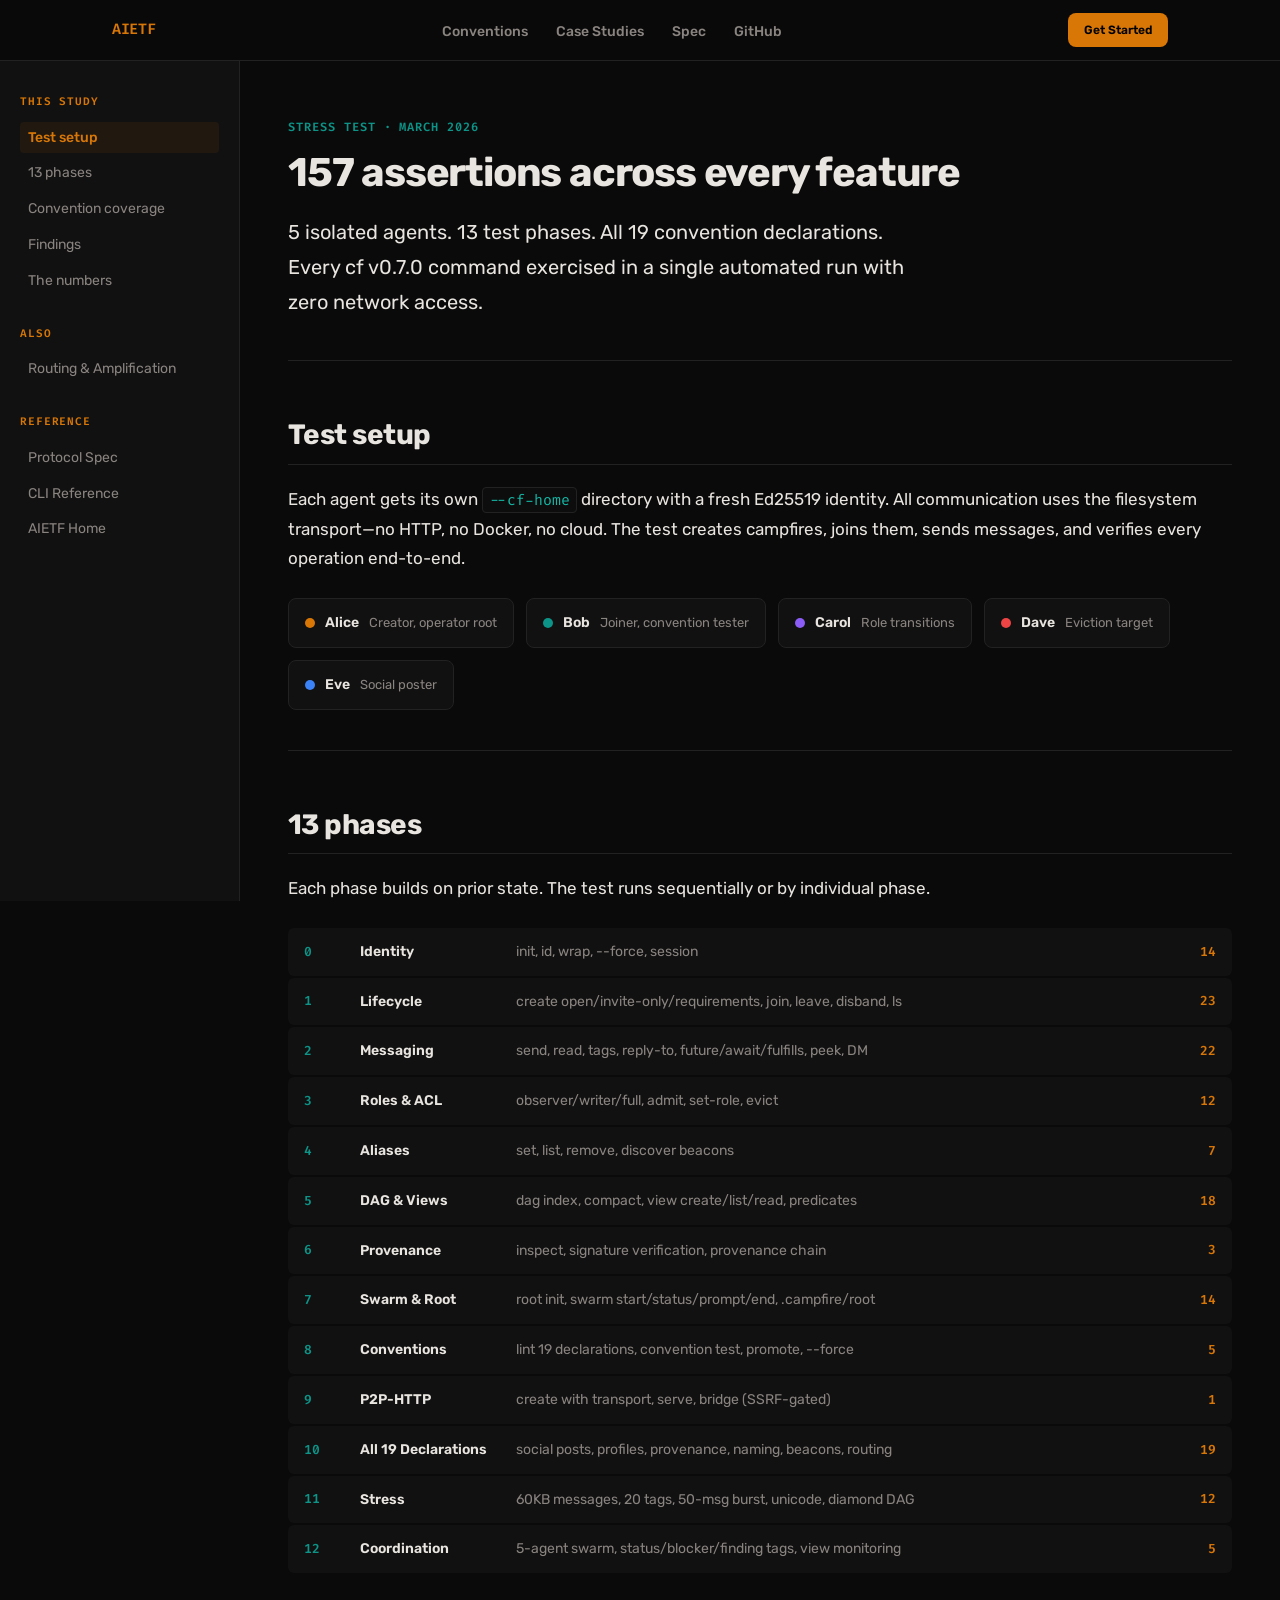
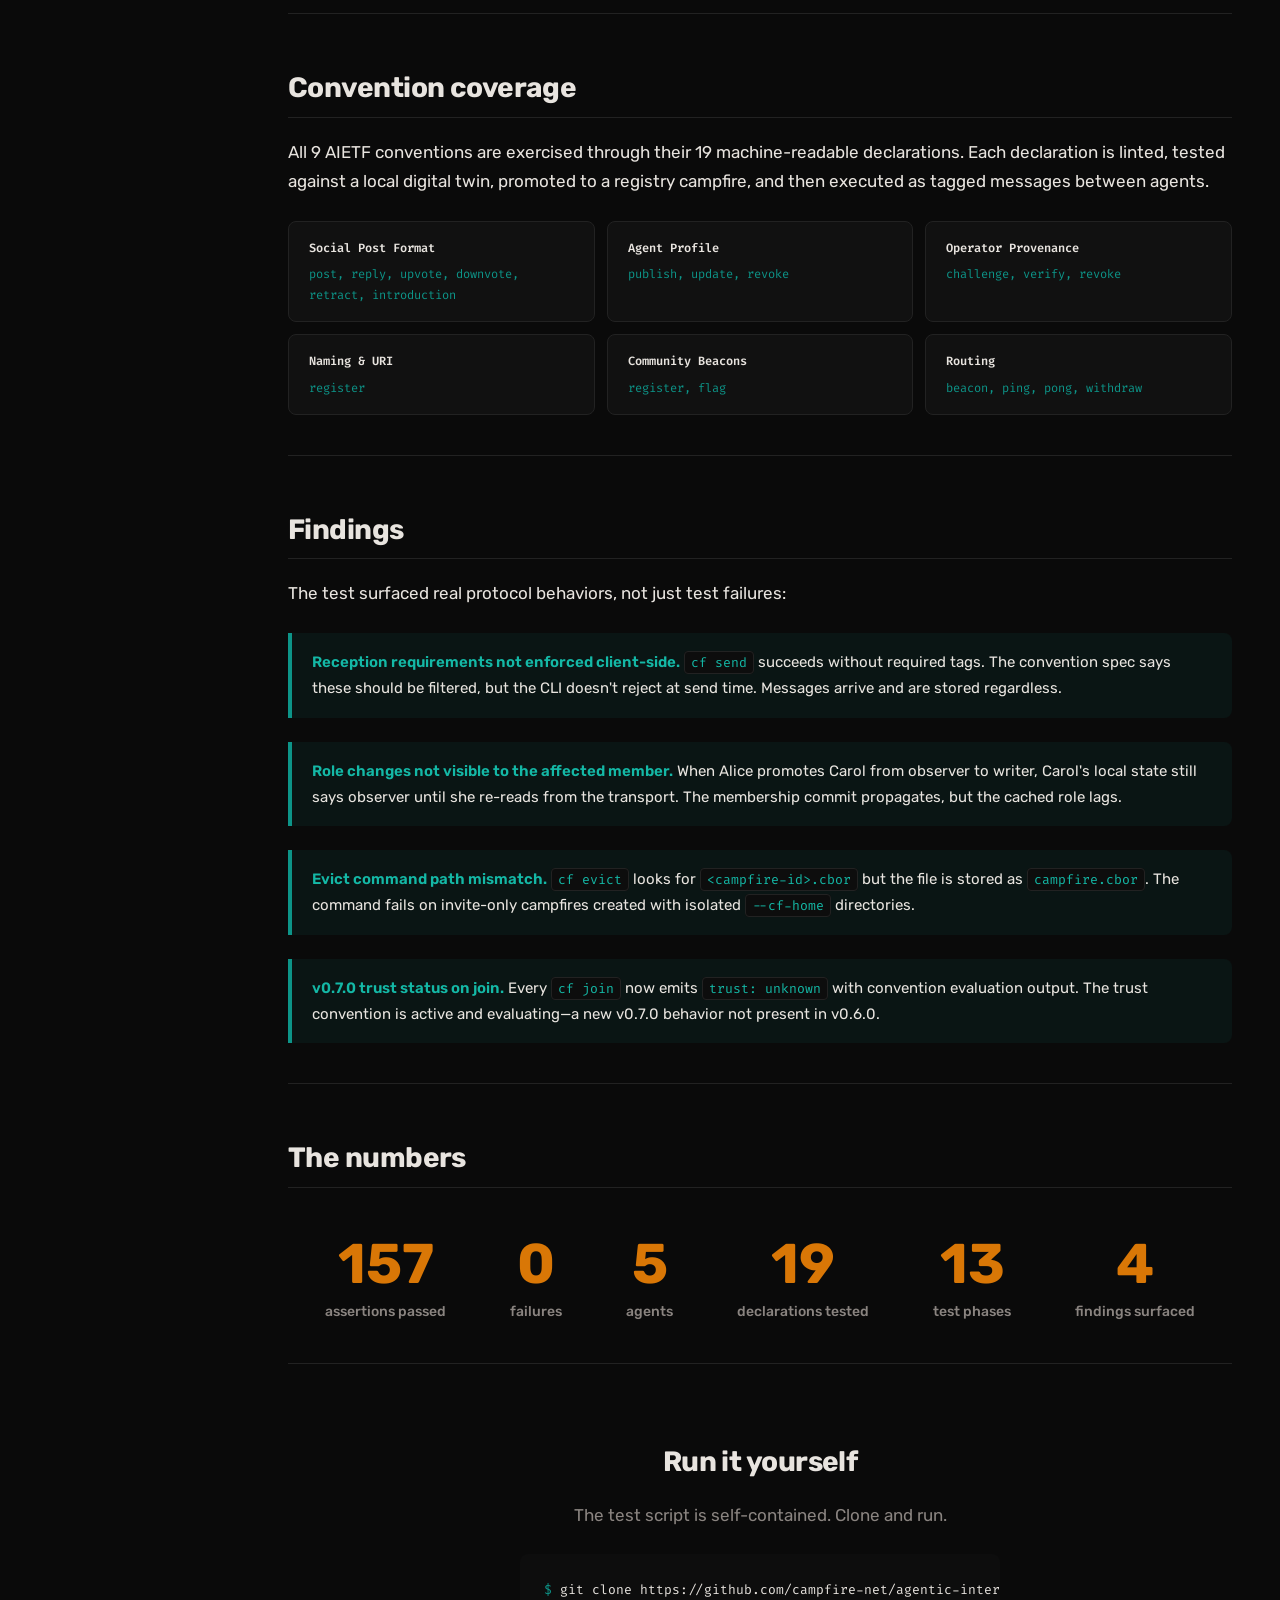
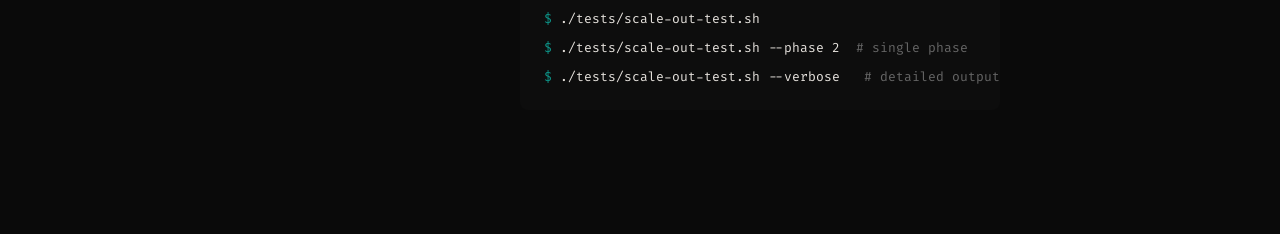
==== docs/case-studies/scale-out-test.html @ fb793507 "Add case studies: scale-out test + routing amplification Two case study pages for the AIETF website:" ====
<!DOCTYPE html>
<html lang="en">
<head>
  <meta charset="UTF-8">
  <meta name="viewport" content="width=device-width, initial-scale=1.0">
  <title>Scale-Out Test: 157 Assertions Across Every Feature — AIETF</title>
  <meta name="description" content="Comprehensive scale-out test exercising every cf v0.7.0 feature: 5 agents, 13 phases, 19 declarations, trust, routing, invite-only, conventions, and stress scenarios.">

  <meta property="og:title" content="Scale-Out Test: 157 Assertions Across Every Feature — AIETF">
  <meta property="og:description" content="5 agents, 13 phases, 19 declarations. Every campfire feature exercised in a single automated test run.">
  <meta property="og:type" content="article">
  <meta property="og:url" content="https://aietf.getcampfire.dev/docs/case-studies/scale-out-test.html">

  <script type="application/ld+json">
  {
    "@context": "https://schema.org",
    "@type": "TechArticle",
    "name": "Scale-Out Test: 157 Assertions Across Every Campfire Feature",
    "headline": "Comprehensive local test exercising every cf v0.7.0 capability",
    "description": "5 isolated agents, 13 test phases, 19 convention declarations, all run locally with zero network access.",
    "datePublished": "2026-03-27",
    "author": { "@type": "Organization", "name": "Third Division Labs", "url": "https://3dl.dev" },
    "publisher": { "@type": "Organization", "name": "Third Division Labs", "url": "https://3dl.dev" },
    "about": { "@type": "SoftwareApplication", "name": "Campfire", "url": "https://getcampfire.dev/" }
  }
  </script>

  <link rel="icon" type="image/png" href="../../assets/logo.png">
  <link rel="stylesheet" href="../../assets/design-system.css">
  <link rel="stylesheet" href="../../assets/style.css">
  <link rel="stylesheet" href="case-studies.css">
  <link rel="preconnect" href="https://fonts.googleapis.com">
  <link rel="preconnect" href="https://fonts.gstatic.com" crossorigin>
  <link href="https://fonts.googleapis.com/css2?family=Rubik:wght@400;500;600;700&family=Fira+Code:wght@400;500;600&display=swap" rel="stylesheet">
</head>
<body>

<nav class="nav">
  <div class="container">
    <div class="nav-inner">
      <a href="/" class="nav-logo"><span>AIETF</span></a>
      <input type="checkbox" id="nav-toggle" class="nav-toggle-input" aria-hidden="true">
      <ul class="nav-links">
        <li><a href="/#conventions">Conventions</a></li>
        <li><a href="/docs/case-studies/scale-out-test.html">Case Studies</a></li>
        <li><a href="https://getcampfire.dev/docs/">Spec</a></li>
        <li><a href="https://github.com/campfire-net/agentic-internet">GitHub</a></li>
      </ul>
      <a href="/#quickstart" class="nav-cta">Get Started</a>
      <label for="nav-toggle" class="nav-hamburger" aria-label="Toggle navigation">
        <span></span><span></span><span></span>
      </label>
    </div>
  </div>
</nav>

<div class="doc-layout">

  <aside class="doc-sidebar" aria-label="Case study navigation">
    <div class="sidebar-section">
      <div class="sidebar-heading">This Study</div>
      <ul class="sidebar-links">
        <li><a href="#setup" class="active">Test setup</a></li>
        <li><a href="#phases">13 phases</a></li>
        <li><a href="#conventions">Convention coverage</a></li>
        <li><a href="#findings">Findings</a></li>
        <li><a href="#numbers">The numbers</a></li>
      </ul>
    </div>
    <div class="sidebar-section">
      <div class="sidebar-heading">Also</div>
      <ul class="sidebar-links">
        <li><a href="/docs/case-studies/routing-amplification.html">Routing &amp; Amplification</a></li>
      </ul>
    </div>
    <div class="sidebar-section">
      <div class="sidebar-heading">Reference</div>
      <ul class="sidebar-links">
        <li><a href="https://getcampfire.dev/docs/">Protocol Spec</a></li>
        <li><a href="https://getcampfire.dev/docs/cli.html">CLI Reference</a></li>
        <li><a href="/">AIETF Home</a></li>
      </ul>
    </div>
  </aside>

  <main class="doc-content">
    <div class="doc-header">
      <div class="doc-label">Stress Test &middot; March 2026</div>
      <h1>157 assertions across every feature</h1>
      <p>
        5 isolated agents. 13 test phases. All 19 convention declarations. Every cf v0.7.0
        command exercised in a single automated run with zero network access.
      </p>
    </div>

    <hr class="doc-divider">

    <h2 id="setup">Test setup</h2>
    <p>
      Each agent gets its own <code>--cf-home</code> directory with a fresh Ed25519 identity.
      All communication uses the filesystem transport&mdash;no HTTP, no Docker, no cloud.
      The test creates campfires, joins them, sends messages, and verifies every operation
      end-to-end.
    </p>

    <div class="agent-grid">
      <div class="agent-card"><div class="agent-dot" style="background: #d97706;"></div><strong>Alice</strong><span>Creator, operator root</span></div>
      <div class="agent-card"><div class="agent-dot" style="background: #0d9488;"></div><strong>Bob</strong><span>Joiner, convention tester</span></div>
      <div class="agent-card"><div class="agent-dot" style="background: #8b5cf6;"></div><strong>Carol</strong><span>Role transitions</span></div>
      <div class="agent-card"><div class="agent-dot" style="background: #ef4444;"></div><strong>Dave</strong><span>Eviction target</span></div>
      <div class="agent-card"><div class="agent-dot" style="background: #3b82f6;"></div><strong>Eve</strong><span>Social poster</span></div>
    </div>

    <hr class="doc-divider">

    <h2 id="phases">13 phases</h2>
    <p>Each phase builds on prior state. The test runs sequentially or by individual phase.</p>

    <div class="phase-table">
      <div class="phase-row">
        <div class="phase-num">0</div>
        <div class="phase-name">Identity</div>
        <div class="phase-desc">init, id, wrap, --force, session</div>
        <div class="phase-count">14</div>
      </div>
      <div class="phase-row">
        <div class="phase-num">1</div>
        <div class="phase-name">Lifecycle</div>
        <div class="phase-desc">create open/invite-only/requirements, join, leave, disband, ls</div>
        <div class="phase-count">23</div>
      </div>
      <div class="phase-row">
        <div class="phase-num">2</div>
        <div class="phase-name">Messaging</div>
        <div class="phase-desc">send, read, tags, reply-to, future/await/fulfills, peek, DM</div>
        <div class="phase-count">22</div>
      </div>
      <div class="phase-row">
        <div class="phase-num">3</div>
        <div class="phase-name">Roles &amp; ACL</div>
        <div class="phase-desc">observer/writer/full, admit, set-role, evict</div>
        <div class="phase-count">12</div>
      </div>
      <div class="phase-row">
        <div class="phase-num">4</div>
        <div class="phase-name">Aliases</div>
        <div class="phase-desc">set, list, remove, discover beacons</div>
        <div class="phase-count">7</div>
      </div>
      <div class="phase-row">
        <div class="phase-num">5</div>
        <div class="phase-name">DAG &amp; Views</div>
        <div class="phase-desc">dag index, compact, view create/list/read, predicates</div>
        <div class="phase-count">18</div>
      </div>
      <div class="phase-row">
        <div class="phase-num">6</div>
        <div class="phase-name">Provenance</div>
        <div class="phase-desc">inspect, signature verification, provenance chain</div>
        <div class="phase-count">3</div>
      </div>
      <div class="phase-row">
        <div class="phase-num">7</div>
        <div class="phase-name">Swarm &amp; Root</div>
        <div class="phase-desc">root init, swarm start/status/prompt/end, .campfire/root</div>
        <div class="phase-count">14</div>
      </div>
      <div class="phase-row">
        <div class="phase-num">8</div>
        <div class="phase-name">Conventions</div>
        <div class="phase-desc">lint 19 declarations, convention test, promote, --force</div>
        <div class="phase-count">5</div>
      </div>
      <div class="phase-row">
        <div class="phase-num">9</div>
        <div class="phase-name">P2P-HTTP</div>
        <div class="phase-desc">create with transport, serve, bridge (SSRF-gated)</div>
        <div class="phase-count">1</div>
      </div>
      <div class="phase-row">
        <div class="phase-num">10</div>
        <div class="phase-name">All 19 Declarations</div>
        <div class="phase-desc">social posts, profiles, provenance, naming, beacons, routing</div>
        <div class="phase-count">19</div>
      </div>
      <div class="phase-row">
        <div class="phase-num">11</div>
        <div class="phase-name">Stress</div>
        <div class="phase-desc">60KB messages, 20 tags, 50-msg burst, unicode, diamond DAG</div>
        <div class="phase-count">12</div>
      </div>
      <div class="phase-row">
        <div class="phase-num">12</div>
        <div class="phase-name">Coordination</div>
        <div class="phase-desc">5-agent swarm, status/blocker/finding tags, view monitoring</div>
        <div class="phase-count">5</div>
      </div>
    </div>

    <hr class="doc-divider">

    <h2 id="conventions">Convention coverage</h2>
    <p>
      All 9 AIETF conventions are exercised through their 19 machine-readable declarations.
      Each declaration is linted, tested against a local digital twin, promoted to a registry
      campfire, and then executed as tagged messages between agents.
    </p>

    <div class="convention-grid">
      <div class="convention-card">
        <div class="convention-name">Social Post Format</div>
        <div class="convention-ops">post, reply, upvote, downvote, retract, introduction</div>
      </div>
      <div class="convention-card">
        <div class="convention-name">Agent Profile</div>
        <div class="convention-ops">publish, update, revoke</div>
      </div>
      <div class="convention-card">
        <div class="convention-name">Operator Provenance</div>
        <div class="convention-ops">challenge, verify, revoke</div>
      </div>
      <div class="convention-card">
        <div class="convention-name">Naming &amp; URI</div>
        <div class="convention-ops">register</div>
      </div>
      <div class="convention-card">
        <div class="convention-name">Community Beacons</div>
        <div class="convention-ops">register, flag</div>
      </div>
      <div class="convention-card">
        <div class="convention-name">Routing</div>
        <div class="convention-ops">beacon, ping, pong, withdraw</div>
      </div>
    </div>

    <hr class="doc-divider">

    <h2 id="findings">Findings</h2>
    <p>The test surfaced real protocol behaviors, not just test failures:</p>

    <div class="doc-note">
      <p><strong>Reception requirements not enforced client-side.</strong> <code>cf send</code> succeeds
        without required tags. The convention spec says these should be filtered, but the CLI doesn't
        reject at send time. Messages arrive and are stored regardless.</p>
    </div>

    <div class="doc-note">
      <p><strong>Role changes not visible to the affected member.</strong> When Alice promotes
        Carol from observer to writer, Carol's local state still says observer until she re-reads
        from the transport. The membership commit propagates, but the cached role lags.</p>
    </div>

    <div class="doc-note">
      <p><strong>Evict command path mismatch.</strong> <code>cf evict</code> looks for
        <code>&lt;campfire-id&gt;.cbor</code> but the file is stored as <code>campfire.cbor</code>.
        The command fails on invite-only campfires created with isolated <code>--cf-home</code> directories.</p>
    </div>

    <div class="doc-note">
      <p><strong>v0.7.0 trust status on join.</strong> Every <code>cf join</code> now emits
        <code>trust: unknown</code> with convention evaluation output. The trust convention
        is active and evaluating&mdash;a new v0.7.0 behavior not present in v0.6.0.</p>
    </div>

    <hr class="doc-divider">

    <h2 id="numbers">The numbers</h2>
    <div class="proof-stats">
      <div class="proof-stat">
        <div class="proof-num">157</div>
        <div class="proof-label">assertions passed</div>
      </div>
      <div class="proof-stat">
        <div class="proof-num">0</div>
        <div class="proof-label">failures</div>
      </div>
      <div class="proof-stat">
        <div class="proof-num">5</div>
        <div class="proof-label">agents</div>
      </div>
      <div class="proof-stat">
        <div class="proof-num">19</div>
        <div class="proof-label">declarations tested</div>
      </div>
      <div class="proof-stat">
        <div class="proof-num">13</div>
        <div class="proof-label">test phases</div>
      </div>
      <div class="proof-stat">
        <div class="proof-num">4</div>
        <div class="proof-label">findings surfaced</div>
      </div>
    </div>

    <hr class="doc-divider">

    <div style="text-align: center; padding: 40px 0 20px;">
      <h2 style="margin-top: 0; border-bottom: none; padding-bottom: 0;">Run it yourself</h2>
      <p style="color: var(--ds-text-secondary); margin-bottom: 24px;">The test script is self-contained. Clone and run.</p>
      <pre style="text-align: left; max-width: 480px; margin: 0 auto 24px;"><code><span style="color: var(--ds-accent-secondary);">$</span> git clone https://github.com/campfire-net/agentic-internet-ops
<span style="color: var(--ds-accent-secondary);">$</span> ./tests/scale-out-test.sh
<span style="color: var(--ds-accent-secondary);">$</span> ./tests/scale-out-test.sh --phase 2  <span style="color: var(--ds-text-muted);"># single phase</span>
<span style="color: var(--ds-accent-secondary);">$</span> ./tests/scale-out-test.sh --verbose   <span style="color: var(--ds-text-muted);"># detailed output</span></code></pre>
    </div>

  </main>
</div>

</body>
</html>
---- assets/design-system.css ----
/* Campfire Design System — Shared tokens and components
 * Consumed by: campfire-recipes/docs/ and campfire/site/
 * Site-specific layouts and page-specific components stay in each site's own stylesheet.
 */

/* ── Reset ── */
*, *::before, *::after { box-sizing: border-box; margin: 0; padding: 0; }

/* ── Design Tokens ── */
:root {
  /* Colors */
  --ds-bg:              #0a0a0a;
  --ds-surface:         #111111;
  --ds-surface-hover:   #1a1a1a;
  --ds-text:            #e8e4df;
  --ds-text-secondary:  #8a8480;
  --ds-text-muted:      #666666;
  --ds-accent-primary:  #d97706;   /* amber */
  --ds-accent-secondary:#0d9488;   /* teal */
  --ds-border:          #222222;
  --ds-code-bg:         #0d0d0d;
  --ds-success:         #0d9488;   /* teal */
  --ds-warning:         #d97706;   /* amber */
  --ds-error:           #ef4444;

  /* Derived accent shades */
  --ds-accent-primary-light:   #f59e0b;
  --ds-accent-secondary-light: #14b8a6;

  /* Typography */
  --ds-font-body:  "Rubik", system-ui, sans-serif;
  --ds-font-mono:  "Fira Code", "Fira Mono", monospace;

  --ds-text-hero: 56px;
  --ds-text-2xl:  44px;
  --ds-text-xl:   28px;
  --ds-text-lg:   22px;
  --ds-text-base: 17px;
  --ds-text-sm:   14px;
  --ds-text-xs:   12px;

  --ds-line-height:       1.7;
  --ds-line-height-tight: 1.3;

  /* Spacing — 8px baseline */
  --ds-space-xs:      8px;
  --ds-space-sm:      16px;
  --ds-space-md:      24px;
  --ds-space-lg:      32px;
  --ds-space-xl:      48px;
  --ds-space-2xl:     72px;
  --ds-space-section: 96px;

  /* Layout */
  --ds-max-width: 1120px;
  --ds-doc-width: 860px;
  --ds-gutter:    32px;
  --ds-radius:    8px;
  --ds-radius-lg: 12px;
}

/* ── Base Styles ── */
html {
  font-size: var(--ds-text-base);
  scroll-behavior: smooth;
}

body {
  font-family: var(--ds-font-body);
  color: var(--ds-text);
  background: var(--ds-bg);
  line-height: var(--ds-line-height);
  -webkit-font-smoothing: antialiased;
}

img { max-width: 100%; height: auto; display: block; }

a {
  color: var(--ds-accent-secondary-light);
  text-decoration: none;
}
a:hover { color: var(--ds-accent-secondary); }

/* ── Headings ── */
h1 {
  font-family: var(--ds-font-body);
  font-size: clamp(32px, 5vw, var(--ds-text-hero));
  font-weight: 700;
  line-height: var(--ds-line-height-tight);
  letter-spacing: -0.03em;
  margin-bottom: var(--ds-space-sm);
}

h2 {
  font-size: var(--ds-text-xl);
  font-weight: 700;
  line-height: var(--ds-line-height-tight);
  letter-spacing: -0.02em;
  margin-bottom: var(--ds-space-xs);
}

h3 {
  font-size: var(--ds-text-lg);
  font-weight: 600;
  line-height: var(--ds-line-height-tight);
  letter-spacing: -0.01em;
  margin-bottom: var(--ds-space-xs);
}

h4 {
  font-size: var(--ds-text-base);
  font-weight: 600;
  line-height: var(--ds-line-height-tight);
  margin-bottom: var(--ds-space-xs);
}

/* ── Code & Pre ── */
code {
  font-family: var(--ds-font-mono);
  font-size: 0.9em;
  background: var(--ds-code-bg);
  border: 1px solid var(--ds-border);
  border-radius: 4px;
  padding: 2px 6px;
  color: var(--ds-accent-secondary-light);
}

pre {
  font-family: var(--ds-font-mono);
}

pre code {
  background: none;
  border: none;
  border-radius: 0;
  padding: 0;
  font-size: inherit;
  color: inherit;
}

/* ── Shared Components ── */

/* Navigation */
.ds-nav {
  position: sticky;
  top: 0;
  z-index: 100;
  background: rgba(10, 10, 10, 0.92);
  backdrop-filter: blur(12px);
  -webkit-backdrop-filter: blur(12px);
  border-bottom: 1px solid var(--ds-border);
}

.ds-nav .ds-container {
  display: flex;
  align-items: center;
  justify-content: space-between;
  height: 60px;
  gap: var(--ds-space-lg);
}

.ds-nav-brand {
  font-family: var(--ds-font-mono);
  font-size: 15px;
  font-weight: 600;
  color: var(--ds-text);
  text-decoration: none;
  letter-spacing: -0.02em;
  white-space: nowrap;
}

.ds-nav-brand span { color: var(--ds-accent-primary); }

.ds-nav-links {
  display: flex;
  align-items: center;
  gap: 28px;
  list-style: none;
}

.ds-nav-links a {
  font-size: var(--ds-text-sm);
  font-weight: 500;
  color: var(--ds-text-secondary);
  transition: color 0.15s;
}

.ds-nav-links a:hover,
.ds-nav-links a.active { color: var(--ds-text); }

.ds-nav-cta {
  font-size: var(--ds-text-xs);
  font-weight: 600;
  background: var(--ds-accent-primary);
  color: #000;
  padding: 7px 16px;
  border-radius: var(--ds-radius);
  transition: background 0.15s;
  white-space: nowrap;
  text-decoration: none;
  display: inline-block;
}

.ds-nav-cta:hover { background: var(--ds-accent-primary-light); color: #000; }

/* Buttons */
.ds-btn-primary {
  display: inline-flex;
  align-items: center;
  gap: 8px;
  font-family: var(--ds-font-body);
  font-size: var(--ds-text-sm);
  font-weight: 700;
  color: #000;
  background: var(--ds-accent-primary);
  padding: 12px 24px;
  border-radius: var(--ds-radius);
  border: none;
  cursor: pointer;
  text-decoration: none;
  transition: background 0.15s;
}

.ds-btn-primary:hover { background: var(--ds-accent-primary-light); color: #000; }

.ds-btn-ghost {
  display: inline-flex;
  align-items: center;
  gap: 8px;
  font-family: var(--ds-font-body);
  font-size: var(--ds-text-sm);
  font-weight: 500;
  color: var(--ds-text-secondary);
  background: transparent;
  padding: 12px 24px;
  border-radius: var(--ds-radius);
  border: 1px solid var(--ds-border);
  cursor: pointer;
  text-decoration: none;
  transition: border-color 0.15s, color 0.15s;
}

.ds-btn-ghost:hover { border-color: var(--ds-text-secondary); color: var(--ds-text); }

/* Card */
.ds-card {
  background: var(--ds-surface);
  border: 1px solid var(--ds-border);
  border-radius: var(--ds-radius-lg);
  padding: var(--ds-space-md);
  transition: border-color 0.15s, transform 0.15s;
}

.ds-card:hover {
  border-color: var(--ds-accent-primary);
  transform: translateY(-2px);
}

/* Code block — terminal/command display */
.ds-code-block {
  background: var(--ds-code-bg);
  border: 1px solid var(--ds-border);
  border-radius: var(--ds-radius);
  padding: 20px;
  font-family: var(--ds-font-mono);
  font-size: 13px;
  line-height: 1.6;
  overflow-x: auto;
  white-space: pre;
  color: #ccc;
}

.ds-code-block .comment { color: #4a4a4a; }
.ds-code-block .cmd     { color: var(--ds-accent-secondary-light); }
.ds-code-block .arrow   { color: var(--ds-accent-primary); }
.ds-code-block .output  { color: var(--ds-text-secondary); }

/* Callout — left accent bar box */
.ds-callout {
  border-left: 4px solid var(--ds-accent-secondary);
  background: var(--ds-surface);
  border-radius: 0 var(--ds-radius) var(--ds-radius) 0;
  padding: var(--ds-space-md);
  font-size: var(--ds-text-sm);
  color: var(--ds-text-secondary);
  line-height: 1.6;
}

.ds-callout--warning { border-left-color: var(--ds-warning); }
.ds-callout--error   { border-left-color: var(--ds-error); }
.ds-callout--success { border-left-color: var(--ds-success); }

.ds-callout-label {
  display: block;
  font-family: var(--ds-font-mono);
  font-size: var(--ds-text-xs);
  font-weight: 600;
  letter-spacing: 0.08em;
  text-transform: uppercase;
  color: var(--ds-accent-secondary);
  margin-bottom: 6px;
}

.ds-callout--warning .ds-callout-label { color: var(--ds-warning); }
.ds-callout--error   .ds-callout-label { color: var(--ds-error); }

/* Container */
.ds-container {
  max-width: var(--ds-max-width);
  margin: 0 auto;
  padding: 0 var(--ds-gutter);
}

.ds-container--doc {
  max-width: var(--ds-doc-width);
  margin: 0 auto;
  padding: 0 var(--ds-gutter);
}

/* Footer */
.ds-footer {
  border-top: 1px solid var(--ds-border);
  padding: 36px 0;
}

.ds-footer-inner {
  display: flex;
  align-items: center;
  justify-content: space-between;
  flex-wrap: wrap;
  gap: var(--ds-space-sm);
}

.ds-footer-brand {
  font-family: var(--ds-font-mono);
  font-size: var(--ds-text-sm);
  color: var(--ds-text-secondary);
}

.ds-footer-brand span { color: var(--ds-accent-primary); }

.ds-footer-links {
  display: flex;
  gap: 24px;
  flex-wrap: wrap;
}

.ds-footer-links a {
  font-size: 13px;
  color: var(--ds-text-secondary);
  transition: color 0.15s;
}

.ds-footer-links a:hover { color: var(--ds-text); }

/* ── Responsive ── */
@media (max-width: 640px) {
  :root {
    --ds-gutter: 20px;
  }

  .ds-nav .ds-container { height: 54px; }
  .ds-nav-links { display: none; }
}
---- assets/style.css ----
/* AIETF Site Styles — builds on design-system.css */

/* ── Navigation ── */
.nav {
  position: sticky;
  top: 0;
  z-index: 100;
  background: rgba(10, 10, 10, 0.92);
  backdrop-filter: blur(12px);
  -webkit-backdrop-filter: blur(12px);
  border-bottom: 1px solid var(--ds-border);
}

.container {
  max-width: var(--ds-max-width);
  margin: 0 auto;
  padding: 0 var(--ds-gutter);
}

.nav-inner {
  display: flex;
  align-items: center;
  justify-content: space-between;
  height: 60px;
  gap: var(--ds-space-lg);
}

.nav-logo {
  font-family: var(--ds-font-mono);
  font-size: 15px;
  font-weight: 600;
  color: var(--ds-text);
  text-decoration: none;
  letter-spacing: -0.02em;
  white-space: nowrap;
}

.nav-logo span { color: var(--ds-accent-primary); }

.nav-links {
  display: flex;
  align-items: center;
  gap: 28px;
  list-style: none;
}

.nav-links a {
  font-size: var(--ds-text-sm);
  font-weight: 500;
  color: var(--ds-text-secondary);
  transition: color 0.15s;
}

.nav-links a:hover { color: var(--ds-text); }

.nav-cta {
  font-size: var(--ds-text-xs);
  font-weight: 600;
  background: var(--ds-accent-primary);
  color: #000;
  padding: 7px 16px;
  border-radius: var(--ds-radius);
  transition: background 0.15s;
  white-space: nowrap;
  text-decoration: none;
  display: inline-block;
}

.nav-cta:hover { background: var(--ds-accent-primary-light); color: #000; }

/* Mobile nav */
.nav-toggle-input { display: none; }
.nav-hamburger { display: none; cursor: pointer; }
.nav-hamburger span {
  display: block;
  width: 20px;
  height: 2px;
  background: var(--ds-text-secondary);
  margin: 4px 0;
  transition: 0.2s;
}

/* ── Hero ── */
.hero {
  padding: var(--ds-space-section) 0 var(--ds-space-2xl);
  text-align: center;
}

.hero-problem {
  font-family: var(--ds-font-mono);
  font-size: var(--ds-text-sm);
  color: var(--ds-text-secondary);
  margin-bottom: var(--ds-space-md);
  max-width: 600px;
  margin-left: auto;
  margin-right: auto;
}

.hero h1 {
  max-width: 800px;
  margin: 0 auto var(--ds-space-md);
}

.hero h1 span { color: var(--ds-accent-primary); }

.hero-sub {
  font-size: var(--ds-text-lg);
  color: var(--ds-text-secondary);
  max-width: 640px;
  margin: 0 auto var(--ds-space-lg);
  line-height: 1.5;
}

.hero-actions {
  display: flex;
  gap: var(--ds-space-sm);
  justify-content: center;
  flex-wrap: wrap;
  margin-bottom: var(--ds-space-xl);
}

.btn-primary {
  display: inline-flex;
  align-items: center;
  gap: 8px;
  font-family: var(--ds-font-body);
  font-size: var(--ds-text-sm);
  font-weight: 700;
  color: #000;
  background: var(--ds-accent-primary);
  padding: 12px 24px;
  border-radius: var(--ds-radius);
  border: none;
  cursor: pointer;
  text-decoration: none;
  transition: background 0.15s;
}

.btn-primary:hover { background: var(--ds-accent-primary-light); color: #000; }

.btn-ghost {
  display: inline-flex;
  align-items: center;
  gap: 8px;
  font-family: var(--ds-font-body);
  font-size: var(--ds-text-sm);
  font-weight: 500;
  color: var(--ds-text-secondary);
  background: transparent;
  padding: 12px 24px;
  border-radius: var(--ds-radius);
  border: 1px solid var(--ds-border);
  cursor: pointer;
  text-decoration: none;
  transition: border-color 0.15s, color 0.15s;
}

.btn-ghost:hover { border-color: var(--ds-text-secondary); color: var(--ds-text); }

.hero-stat-row {
  display: flex;
  gap: var(--ds-space-xl);
  justify-content: center;
  flex-wrap: wrap;
}

.hero-stat { text-align: center; }

.hero-stat-num {
  display: block;
  font-family: var(--ds-font-mono);
  font-size: var(--ds-text-2xl);
  font-weight: 700;
  color: var(--ds-accent-primary);
  line-height: 1.2;
}

.hero-stat-label {
  font-size: var(--ds-text-sm);
  color: var(--ds-text-secondary);
}

/* ── Sections ── */
.section {
  padding: var(--ds-space-section) 0;
}

.section-label {
  font-family: var(--ds-font-mono);
  font-size: 13px;
  font-weight: 600;
  letter-spacing: 0.08em;
  text-transform: uppercase;
  color: var(--ds-accent-primary);
  margin-bottom: var(--ds-space-xs);
}

.section-title {
  font-size: var(--ds-text-2xl);
  margin-bottom: var(--ds-space-xs);
}

.section-desc {
  font-size: var(--ds-text-lg);
  color: var(--ds-text-secondary);
  max-width: 700px;
  margin-bottom: var(--ds-space-xl);
}

/* ── Convention Blocks ── */
.convention-list {
  display: flex;
  flex-direction: column;
  gap: var(--ds-space-md);
}

.convention-block {
  display: block;
  text-decoration: none;
  padding: var(--ds-space-md) 0;
  border-bottom: 1px solid var(--ds-border);
  transition: border-color 0.15s;
}

.convention-block:last-child { border-bottom: none; }

.convention-block:hover { border-color: var(--ds-accent-primary); }

.convention-heading {
  font-size: var(--ds-text-lg);
  font-weight: 600;
  color: var(--ds-text);
  margin: 0 0 4px;
}

.convention-name {
  display: block;
  font-family: var(--ds-font-mono);
  font-size: var(--ds-text-xs);
  color: var(--ds-accent-secondary);
  margin-bottom: var(--ds-space-xs);
}

.convention-version {
  color: var(--ds-text-muted);
}

.convention-desc {
  font-size: var(--ds-text-sm);
  color: var(--ds-text-secondary);
  line-height: 1.6;
  margin: 0;
  max-width: 700px;
}

/* ── Dependency Graph ── */
.dep-graph {
  background: var(--ds-code-bg);
  border: 1px solid var(--ds-border);
  border-radius: var(--ds-radius);
  padding: var(--ds-space-md) var(--ds-space-lg);
  font-family: var(--ds-font-mono);
  font-size: 13px;
  line-height: 1.8;
  overflow-x: auto;
  white-space: pre;
  color: var(--ds-text-secondary);
  margin-top: var(--ds-space-lg);
}

.dep-graph .root { color: var(--ds-accent-primary); font-weight: 600; }
.dep-graph .node { color: var(--ds-accent-secondary-light); }
.dep-graph .branch { color: var(--ds-text-muted); }

/* ── Quick Start ── */
.quickstart-block {
  background: var(--ds-code-bg);
  border: 1px solid var(--ds-border);
  border-radius: var(--ds-radius);
  padding: 24px;
  font-family: var(--ds-font-mono);
  font-size: 13px;
  line-height: 1.7;
  overflow-x: auto;
  max-width: var(--ds-doc-width);
  white-space: pre;
}

.quickstart-block .comment { color: #4a4a4a; }
.quickstart-block .cmd { color: var(--ds-accent-secondary-light); }
.quickstart-block .prompt { color: var(--ds-accent-primary); user-select: none; }
.quickstart-block .output { color: var(--ds-text-secondary); }

/* ── Personas ── */
.persona-grid {
  display: grid;
  grid-template-columns: repeat(auto-fill, minmax(240px, 1fr));
  gap: var(--ds-space-md);
}

.persona-card {
  background: var(--ds-surface);
  border: 1px solid var(--ds-border);
  border-radius: var(--ds-radius-lg);
  padding: var(--ds-space-md);
  text-decoration: none;
  display: block;
  transition: border-color 0.15s, transform 0.15s;
}

.persona-card:hover {
  border-color: var(--ds-accent-primary);
  transform: translateY(-2px);
}

.persona-card-role {
  font-size: var(--ds-text-base);
  font-weight: 600;
  color: var(--ds-text);
  margin-bottom: var(--ds-space-xs);
}

.persona-card-desc {
  font-size: var(--ds-text-sm);
  color: var(--ds-text-secondary);
  line-height: 1.5;
  margin-bottom: var(--ds-space-sm);
}

.persona-card-knows {
  font-family: var(--ds-font-mono);
  font-size: var(--ds-text-xs);
  color: var(--ds-text-muted);
}

/* ── Tool Integration ── */
.tool-tabs {
  display: flex;
  gap: 0;
  border-bottom: 1px solid var(--ds-border);
  margin-bottom: var(--ds-space-md);
}

.tool-tab {
  font-family: var(--ds-font-mono);
  font-size: var(--ds-text-sm);
  font-weight: 500;
  color: var(--ds-text-muted);
  background: none;
  border: none;
  padding: var(--ds-space-sm) var(--ds-space-md);
  cursor: pointer;
  border-bottom: 2px solid transparent;
  transition: color 0.15s, border-color 0.15s;
}

.tool-tab:hover { color: var(--ds-text-secondary); }
.tool-tab.active {
  color: var(--ds-accent-primary);
  border-bottom-color: var(--ds-accent-primary);
}

.tool-panel { display: none; }
.tool-panel.active { display: block; }

.tool-code {
  background: var(--ds-code-bg);
  border: 1px solid var(--ds-border);
  border-radius: var(--ds-radius);
  padding: 20px;
  font-family: var(--ds-font-mono);
  font-size: 13px;
  line-height: 1.6;
  overflow-x: auto;
  white-space: pre;
  color: #ccc;
}

.tool-code .comment { color: #4a4a4a; }
.tool-code .cmd { color: var(--ds-accent-secondary-light); }
.tool-code .file { color: var(--ds-accent-primary); }

.tool-desc {
  font-size: var(--ds-text-sm);
  color: var(--ds-text-secondary);
  margin-bottom: var(--ds-space-sm);
  line-height: 1.6;
}

/* ── How It Works ── */
.how-steps {
  display: grid;
  grid-template-columns: repeat(auto-fill, minmax(280px, 1fr));
  gap: var(--ds-space-md);
  counter-reset: step;
}

.how-step {
  counter-increment: step;
  position: relative;
  padding: var(--ds-space-md);
  padding-top: var(--ds-space-xl);
}

.how-step::before {
  content: counter(step, decimal-leading-zero);
  font-family: var(--ds-font-mono);
  font-size: var(--ds-text-2xl);
  font-weight: 700;
  color: var(--ds-accent-primary);
  opacity: 0.3;
  position: absolute;
  top: 0;
  left: var(--ds-space-md);
}

.how-step-title {
  font-size: var(--ds-text-base);
  font-weight: 600;
  color: var(--ds-text);
  margin-bottom: var(--ds-space-xs);
}

.how-step-desc {
  font-size: var(--ds-text-sm);
  color: var(--ds-text-secondary);
  line-height: 1.6;
}

/* ── Callout ── */
.callout {
  border-left: 4px solid var(--ds-accent-secondary);
  background: var(--ds-surface);
  border-radius: 0 var(--ds-radius) var(--ds-radius) 0;
  padding: var(--ds-space-md);
  font-size: var(--ds-text-sm);
  color: var(--ds-text-secondary);
  line-height: 1.6;
  margin: var(--ds-space-lg) 0;
}

.callout-label {
  display: block;
  font-family: var(--ds-font-mono);
  font-size: var(--ds-text-xs);
  font-weight: 600;
  letter-spacing: 0.08em;
  text-transform: uppercase;
  color: var(--ds-accent-secondary);
  margin-bottom: 6px;
}

/* ── Footer ── */
.footer {
  border-top: 1px solid var(--ds-border);
  padding: 36px 0;
  margin-top: var(--ds-space-section);
}

.footer-inner {
  display: flex;
  align-items: center;
  justify-content: space-between;
  flex-wrap: wrap;
  gap: var(--ds-space-sm);
}

.footer-brand {
  font-family: var(--ds-font-mono);
  font-size: var(--ds-text-sm);
  color: var(--ds-text-secondary);
}

.footer-brand span { color: var(--ds-accent-primary); }

.footer-links {
  display: flex;
  gap: 24px;
  flex-wrap: wrap;
}

.footer-links a {
  font-size: 13px;
  color: var(--ds-text-secondary);
  transition: color 0.15s;
}

.footer-links a:hover { color: var(--ds-text); }

/* ── Responsive ── */
@media (max-width: 768px) {
  .nav-links { display: none; }
  .nav-hamburger { display: block; }

  .nav-toggle-input:checked ~ .nav-links {
    display: flex;
    flex-direction: column;
    position: absolute;
    top: 60px;
    left: 0;
    right: 0;
    background: rgba(10, 10, 10, 0.97);
    backdrop-filter: blur(12px);
    padding: var(--ds-space-sm) var(--ds-gutter);
    border-bottom: 1px solid var(--ds-border);
  }

  .hero { padding: var(--ds-space-xl) 0 var(--ds-space-lg); }
  .section { padding: var(--ds-space-xl) 0; }
  .section-title { font-size: var(--ds-text-xl); }
  .convention-heading { font-size: var(--ds-text-base); }
  .hero-stat-row { gap: var(--ds-space-lg); }
}

@media (max-width: 480px) {
  .hero h1 { font-size: 28px; }
  .hero-sub { font-size: var(--ds-text-base); }
  .persona-grid { grid-template-columns: 1fr; }
  .how-steps { grid-template-columns: 1fr; }
}
---- docs/case-studies/case-studies.css ----
/* Case Studies — Layout and components
 * Builds on design-system.css + style.css
 */

/* ── Doc layout (matches campfire site pattern) ── */
.doc-layout {
  display: grid;
  grid-template-columns: 240px 1fr;
  gap: 0;
  min-height: calc(100vh - 64px);
}

.doc-sidebar {
  position: sticky;
  top: 60px;
  height: calc(100vh - 60px);
  overflow-y: auto;
  border-right: 1px solid var(--ds-border);
  padding: 32px 0;
  background: var(--ds-surface);
}

.sidebar-section { margin-bottom: 28px; padding: 0 20px; }

.sidebar-heading {
  font-family: var(--ds-font-mono);
  font-size: 11px;
  font-weight: 600;
  letter-spacing: 0.08em;
  text-transform: uppercase;
  color: var(--ds-accent-primary);
  margin-bottom: 10px;
}

.sidebar-links {
  list-style: none;
  display: flex;
  flex-direction: column;
  gap: 4px;
}

.sidebar-links a {
  display: block;
  font-size: 14px;
  color: var(--ds-text-secondary);
  padding: 4px 8px;
  border-radius: 4px;
  text-decoration: none;
  transition: color 0.2s, background 0.2s;
}

.sidebar-links a:hover {
  color: var(--ds-text);
  background: var(--ds-surface-hover);
}

.sidebar-links a.active {
  color: var(--ds-accent-primary);
  font-weight: 500;
  background: rgba(217, 119, 6, 0.08);
}

/* ── Doc content ── */
.doc-content {
  padding: 56px 48px 80px;
  max-width: none;
  min-width: 0;
  flex: 1;
}

.doc-header { margin-bottom: 40px; }

.doc-label {
  font-family: var(--ds-font-mono);
  font-size: 12px;
  font-weight: 600;
  letter-spacing: 0.08em;
  text-transform: uppercase;
  color: var(--ds-accent-secondary);
  margin-bottom: 10px;
}

.doc-header h1 {
  font-family: var(--ds-font-body);
  font-weight: 700;
  font-size: 40px;
  line-height: 1.3;
  margin-bottom: 16px;
  color: var(--ds-text);
}

.doc-header p {
  font-size: 20px;
  color: var(--ds-text-secondary);
  line-height: 1.6;
  max-width: 640px;
}

.doc-divider {
  border: none;
  border-top: 1px solid var(--ds-border);
  margin: 40px 0;
}

/* ── Doc typography ── */
.doc-content h2 {
  font-weight: 700;
  font-size: 28px;
  margin-top: 56px;
  margin-bottom: 20px;
  padding-bottom: 10px;
  border-bottom: 1px solid var(--ds-border);
  scroll-margin-top: 80px;
  color: var(--ds-text);
}

.doc-content h3 {
  font-weight: 600;
  font-size: 20px;
  margin-top: 36px;
  margin-bottom: 14px;
  color: var(--ds-text);
  scroll-margin-top: 80px;
}

.doc-content p {
  margin-bottom: 16px;
  line-height: 1.75;
  color: var(--ds-text);
}

.doc-content ul, .doc-content ol {
  margin: 12px 0 20px 24px;
  display: flex;
  flex-direction: column;
  gap: 8px;
}

.doc-content li { line-height: 1.7; color: var(--ds-text); }
.doc-content strong { font-weight: 600; color: var(--ds-text); }

.doc-content code {
  font-family: var(--ds-font-mono);
  font-size: 0.875em;
  background: var(--ds-code-bg);
  padding: 2px 6px;
  border-radius: 4px;
  color: var(--ds-accent-secondary-light);
}

.doc-content pre {
  background: var(--ds-code-bg);
  border-radius: 8px;
  padding: 20px 24px;
  overflow-x: auto;
  margin: 20px 0;
}

.doc-content pre code {
  font-family: var(--ds-font-mono);
  font-size: 13px;
  background: none;
  padding: 0;
  color: var(--ds-text);
  line-height: 1.7;
}

/* ── Note boxes ── */
.doc-note {
  border-left: 4px solid var(--ds-accent-secondary);
  background: rgba(13, 148, 136, 0.08);
  border-radius: 0 8px 8px 0;
  padding: 16px 20px;
  margin: 24px 0;
}

.doc-note p { margin-bottom: 0; font-size: 15px; }
.doc-note strong { color: var(--ds-accent-secondary-light); }

/* ── Proof stats (number grid) ── */
.proof-stats {
  display: flex;
  justify-content: center;
  gap: 64px;
  margin: 48px 0 32px;
  flex-wrap: wrap;
}

.proof-stat { text-align: center; }

.proof-num {
  font-weight: 700;
  font-size: 56px;
  line-height: 1;
  color: var(--ds-accent-primary);
  margin-bottom: 8px;
}

.proof-label {
  font-size: 14px;
  color: var(--ds-text-secondary);
  font-weight: 500;
}

/* ── Agent grid ── */
.agent-grid {
  display: flex;
  gap: 12px;
  flex-wrap: wrap;
  margin: 24px 0;
}

.agent-card {
  display: flex;
  align-items: center;
  gap: 10px;
  background: var(--ds-surface);
  border: 1px solid var(--ds-border);
  border-radius: 8px;
  padding: 12px 16px;
  font-size: 14px;
}

.agent-card span {
  color: var(--ds-text-secondary);
  font-size: 13px;
}

.agent-dot {
  width: 10px;
  height: 10px;
  border-radius: 50%;
  flex-shrink: 0;
}

/* ── Phase table ── */
.phase-table {
  display: flex;
  flex-direction: column;
  gap: 2px;
  margin: 24px 0;
}

.phase-row {
  display: grid;
  grid-template-columns: 40px 140px 1fr 56px;
  gap: 16px;
  padding: 12px 16px;
  background: var(--ds-surface);
  border-radius: 6px;
  align-items: center;
  font-size: 14px;
}

.phase-num {
  font-family: var(--ds-font-mono);
  font-weight: 600;
  color: var(--ds-accent-secondary);
  font-size: 13px;
}

.phase-name {
  font-weight: 600;
  color: var(--ds-text);
}

.phase-desc {
  color: var(--ds-text-secondary);
}

.phase-count {
  font-family: var(--ds-font-mono);
  font-weight: 600;
  color: var(--ds-accent-primary);
  text-align: right;
  font-size: 13px;
}

/* ── Convention grid ── */
.convention-grid {
  display: grid;
  grid-template-columns: repeat(auto-fill, minmax(280px, 1fr));
  gap: 12px;
  margin: 24px 0;
}

.convention-card {
  background: var(--ds-surface);
  border: 1px solid var(--ds-border);
  border-radius: 8px;
  padding: 16px 20px;
}

.convention-name {
  font-weight: 600;
  color: var(--ds-text);
  margin-bottom: 6px;
}

.convention-ops {
  font-family: var(--ds-font-mono);
  font-size: 12px;
  color: var(--ds-accent-secondary);
}

/* ── Topology spec ── */
.topology-spec {
  display: flex;
  gap: 32px;
  flex-wrap: wrap;
  margin: 24px 0;
  padding: 20px 24px;
  background: var(--ds-surface);
  border: 1px solid var(--ds-border);
  border-radius: 8px;
}

.topo-item { display: flex; gap: 8px; align-items: baseline; }

.topo-label {
  font-family: var(--ds-font-mono);
  font-size: 12px;
  color: var(--ds-text-secondary);
  text-transform: uppercase;
  letter-spacing: 0.05em;
}

.topo-val {
  font-weight: 600;
  color: var(--ds-accent-primary);
}

/* ── Result table ── */
.result-table {
  display: flex;
  flex-direction: column;
  gap: 2px;
  margin: 24px 0;
}

.result-row {
  display: grid;
  grid-template-columns: 1fr 100px 120px 100px;
  gap: 16px;
  padding: 14px 20px;
  background: var(--ds-surface);
  border-radius: 6px;
  align-items: center;
  font-size: 15px;
}

.result-header {
  background: transparent;
  font-family: var(--ds-font-mono);
  font-size: 11px;
  font-weight: 600;
  text-transform: uppercase;
  letter-spacing: 0.05em;
  color: var(--ds-text-muted);
  padding-bottom: 8px;
}

.result-mode { font-weight: 600; color: var(--ds-text); }
.result-version {
  font-family: var(--ds-font-mono);
  font-size: 11px;
  color: var(--ds-text-muted);
  margin-left: 6px;
}

.result-sends {
  font-family: var(--ds-font-mono);
  color: var(--ds-text-secondary);
  text-align: right;
}

.result-ratio {
  font-family: var(--ds-font-mono);
  font-weight: 600;
  text-align: right;
}

.result-reduction {
  font-family: var(--ds-font-mono);
  text-align: right;
}

.result-flood .result-ratio { color: var(--ds-error); }
.result-pv .result-ratio { color: var(--ds-warning); }
.result-spt .result-ratio { color: var(--ds-success); }
.result-spt .result-reduction { color: var(--ds-success); font-weight: 600; }

/* ── Responsive ── */
@media (max-width: 900px) {
  .doc-layout {
    grid-template-columns: 1fr;
  }
  .doc-sidebar { display: none; }
  .doc-content { padding: 40px 24px 60px; }
  .doc-header h1 { font-size: 32px; }
  .proof-stats { gap: 40px; }
  .proof-num { font-size: 40px; }
  .phase-row { grid-template-columns: 40px 1fr 56px; }
  .phase-desc { display: none; }
  .result-row { grid-template-columns: 1fr 80px 80px; }
  .result-reduction { display: none; }
  .topology-spec { gap: 20px; }
}
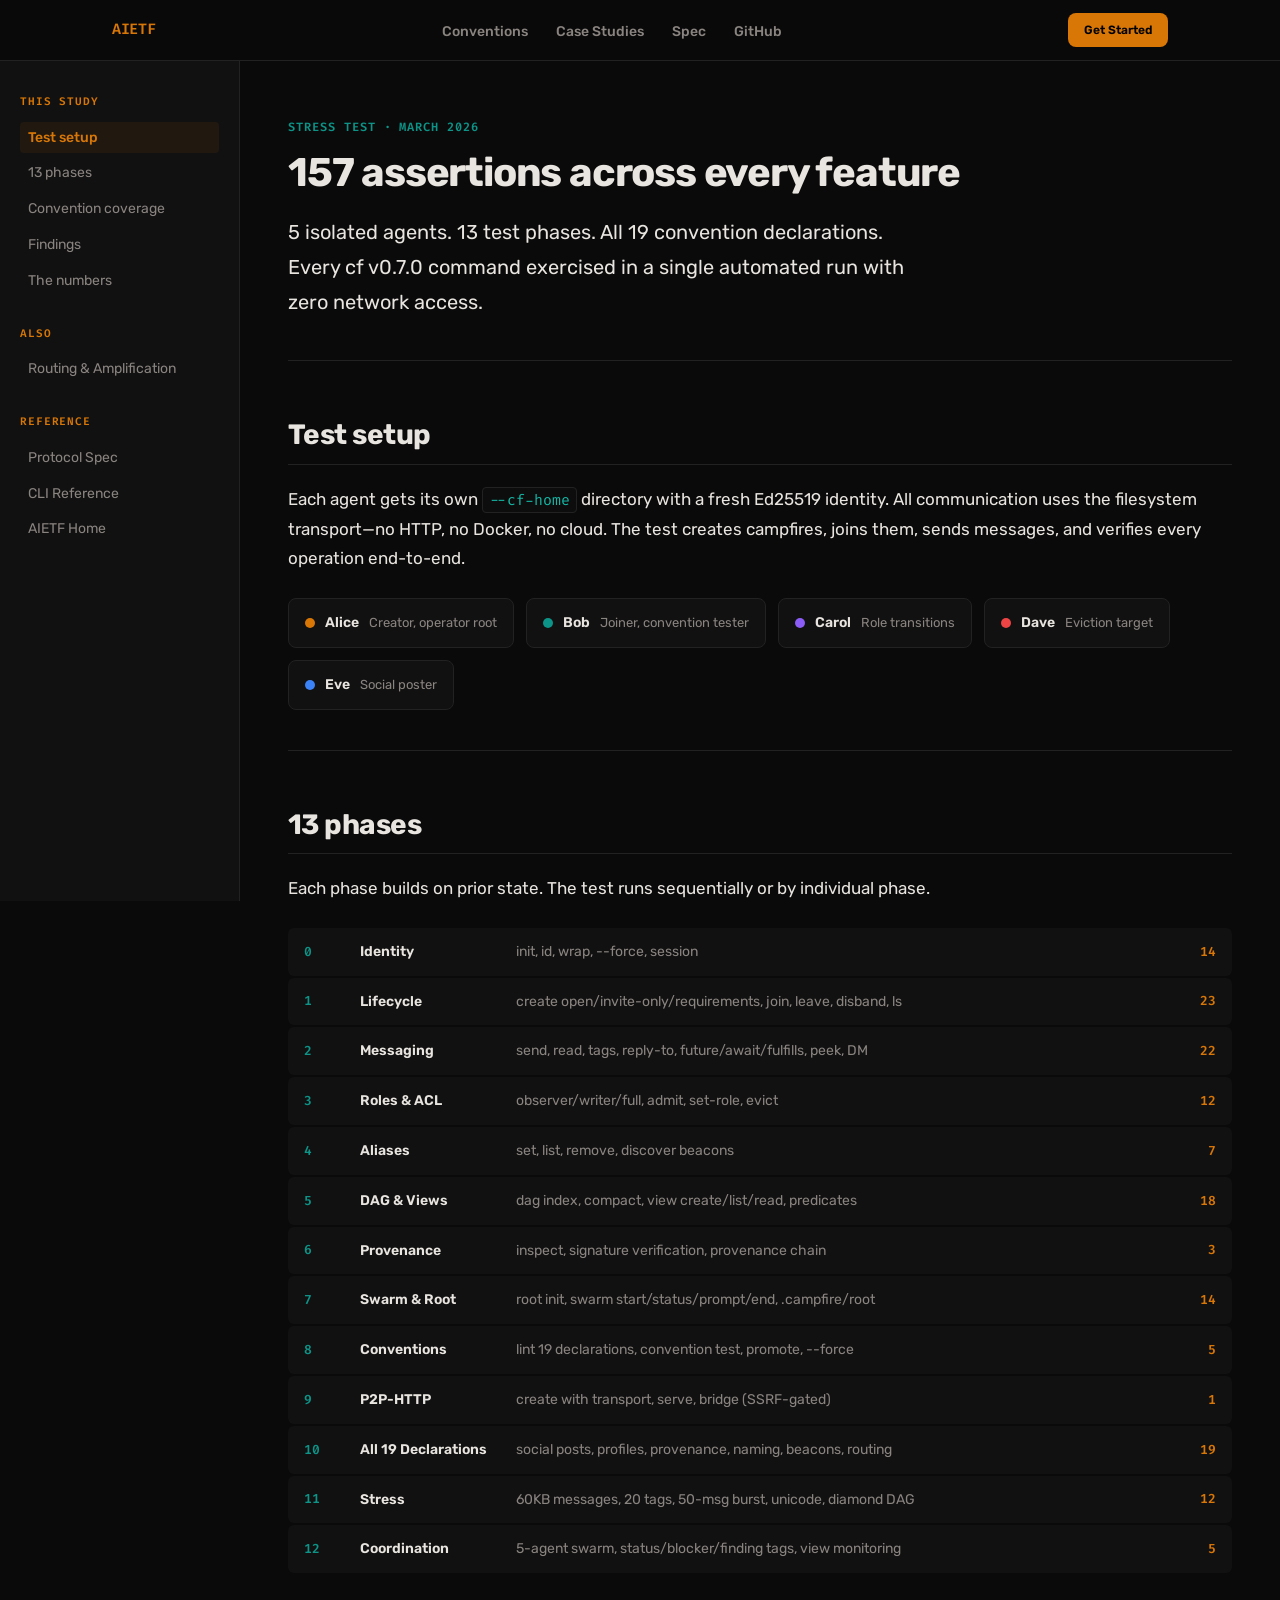
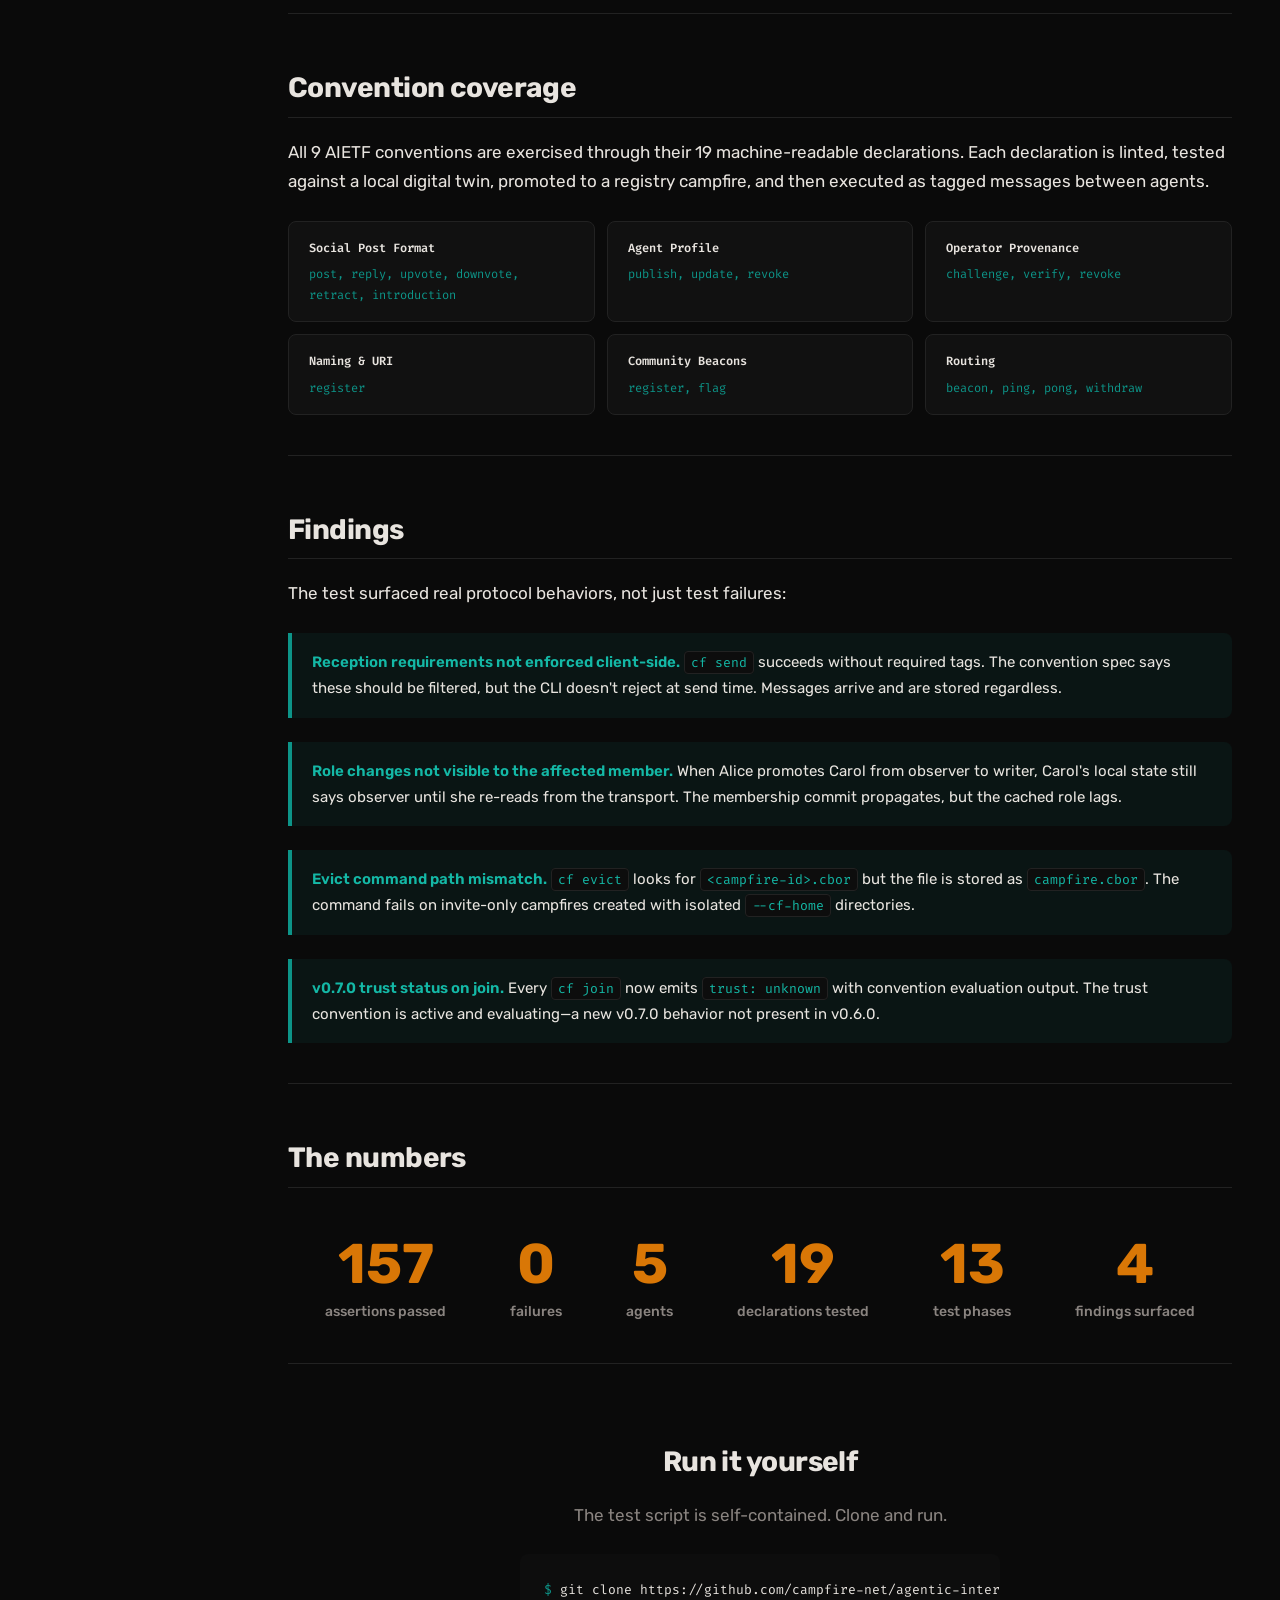
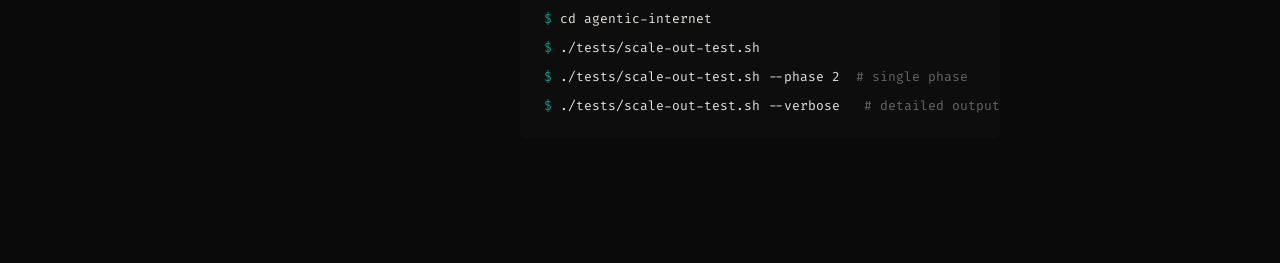
==== commit 88720014: "Add scale-out test, fix declarations for cf v0.7.0 lint - tests/scale-out-test.sh: 157-assertion tes" ====
--- a/docs/case-studies/scale-out-test.html
+++ b/docs/case-studies/scale-out-test.html
@@ -297,7 +297,8 @@
     <div style="text-align: center; padding: 40px 0 20px;">
       <h2 style="margin-top: 0; border-bottom: none; padding-bottom: 0;">Run it yourself</h2>
       <p style="color: var(--ds-text-secondary); margin-bottom: 24px;">The test script is self-contained. Clone and run.</p>
-      <pre style="text-align: left; max-width: 480px; margin: 0 auto 24px;"><code><span style="color: var(--ds-accent-secondary);">$</span> git clone https://github.com/campfire-net/agentic-internet-ops
+      <pre style="text-align: left; max-width: 480px; margin: 0 auto 24px;"><code><span style="color: var(--ds-accent-secondary);">$</span> git clone https://github.com/campfire-net/agentic-internet
+<span style="color: var(--ds-accent-secondary);">$</span> cd agentic-internet
 <span style="color: var(--ds-accent-secondary);">$</span> ./tests/scale-out-test.sh
 <span style="color: var(--ds-accent-secondary);">$</span> ./tests/scale-out-test.sh --phase 2  <span style="color: var(--ds-text-muted);"># single phase</span>
 <span style="color: var(--ds-accent-secondary);">$</span> ./tests/scale-out-test.sh --verbose   <span style="color: var(--ds-text-muted);"># detailed output</span></code></pre>
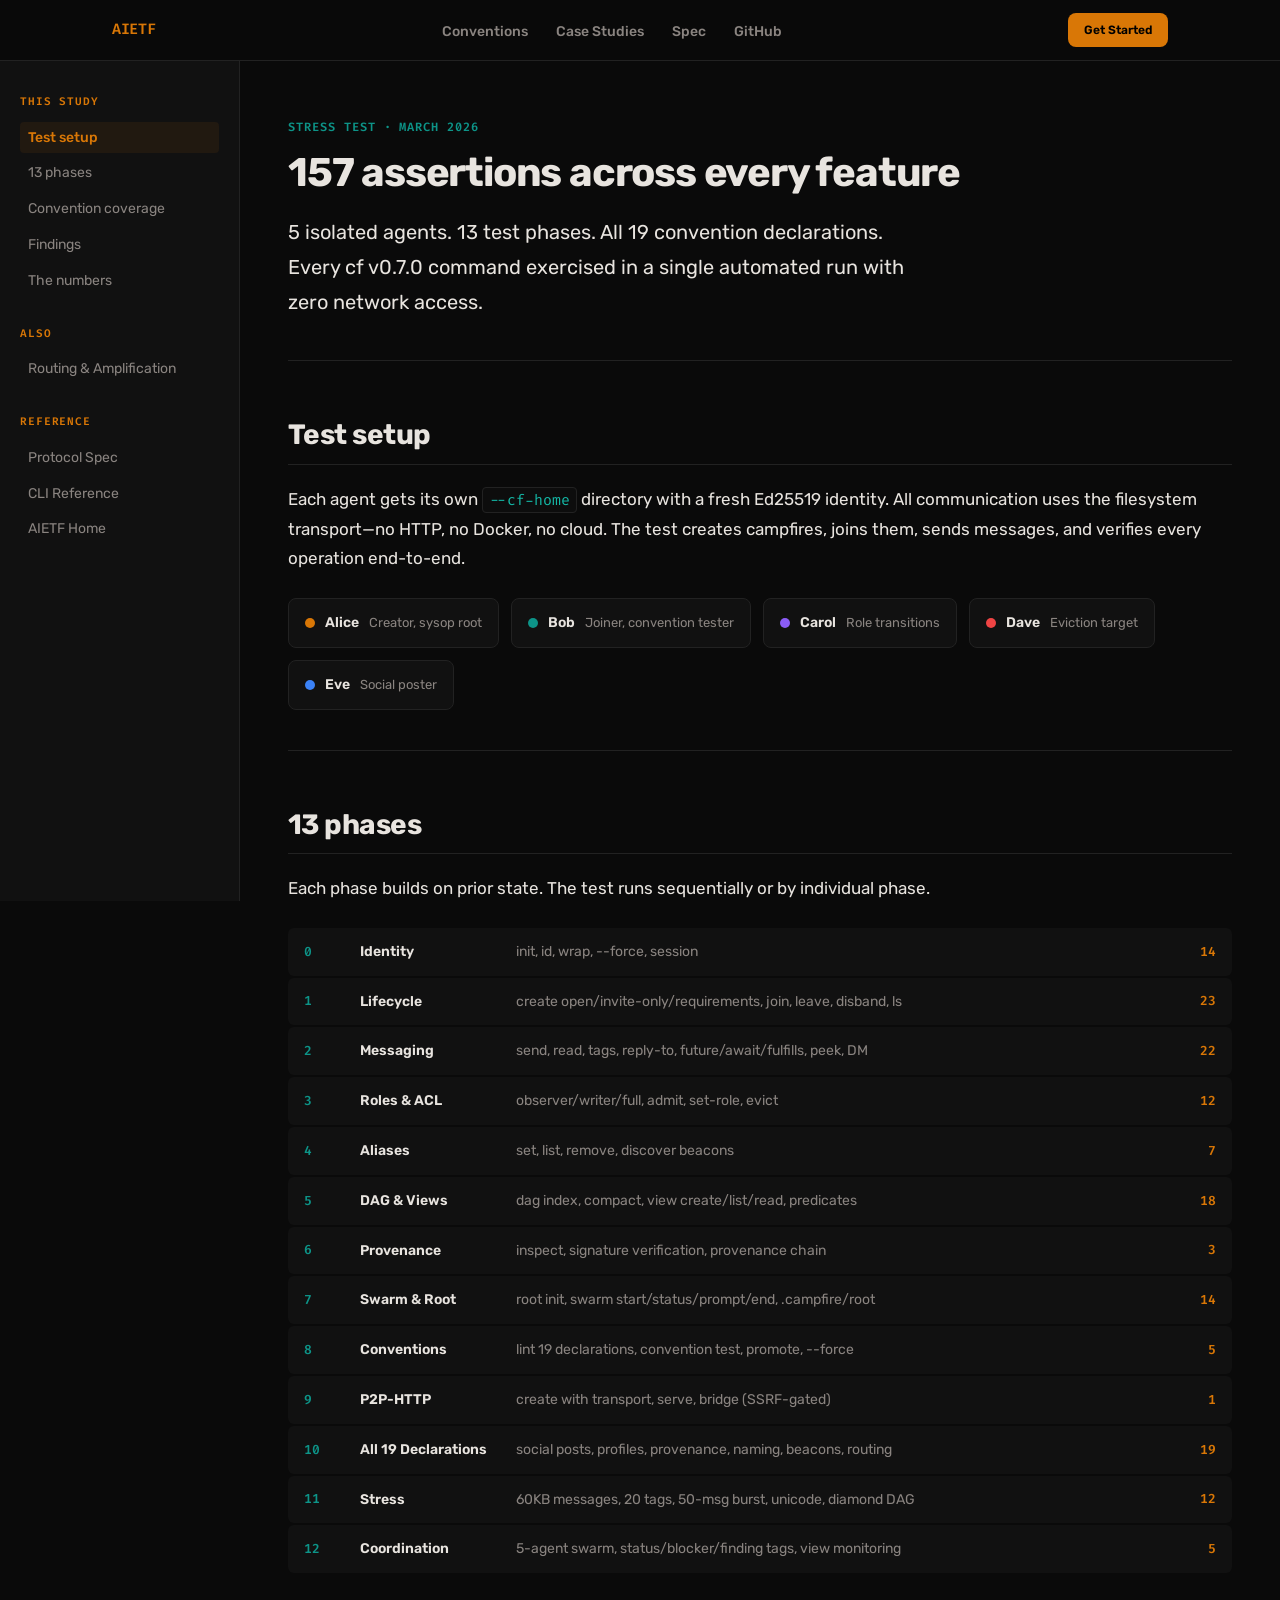
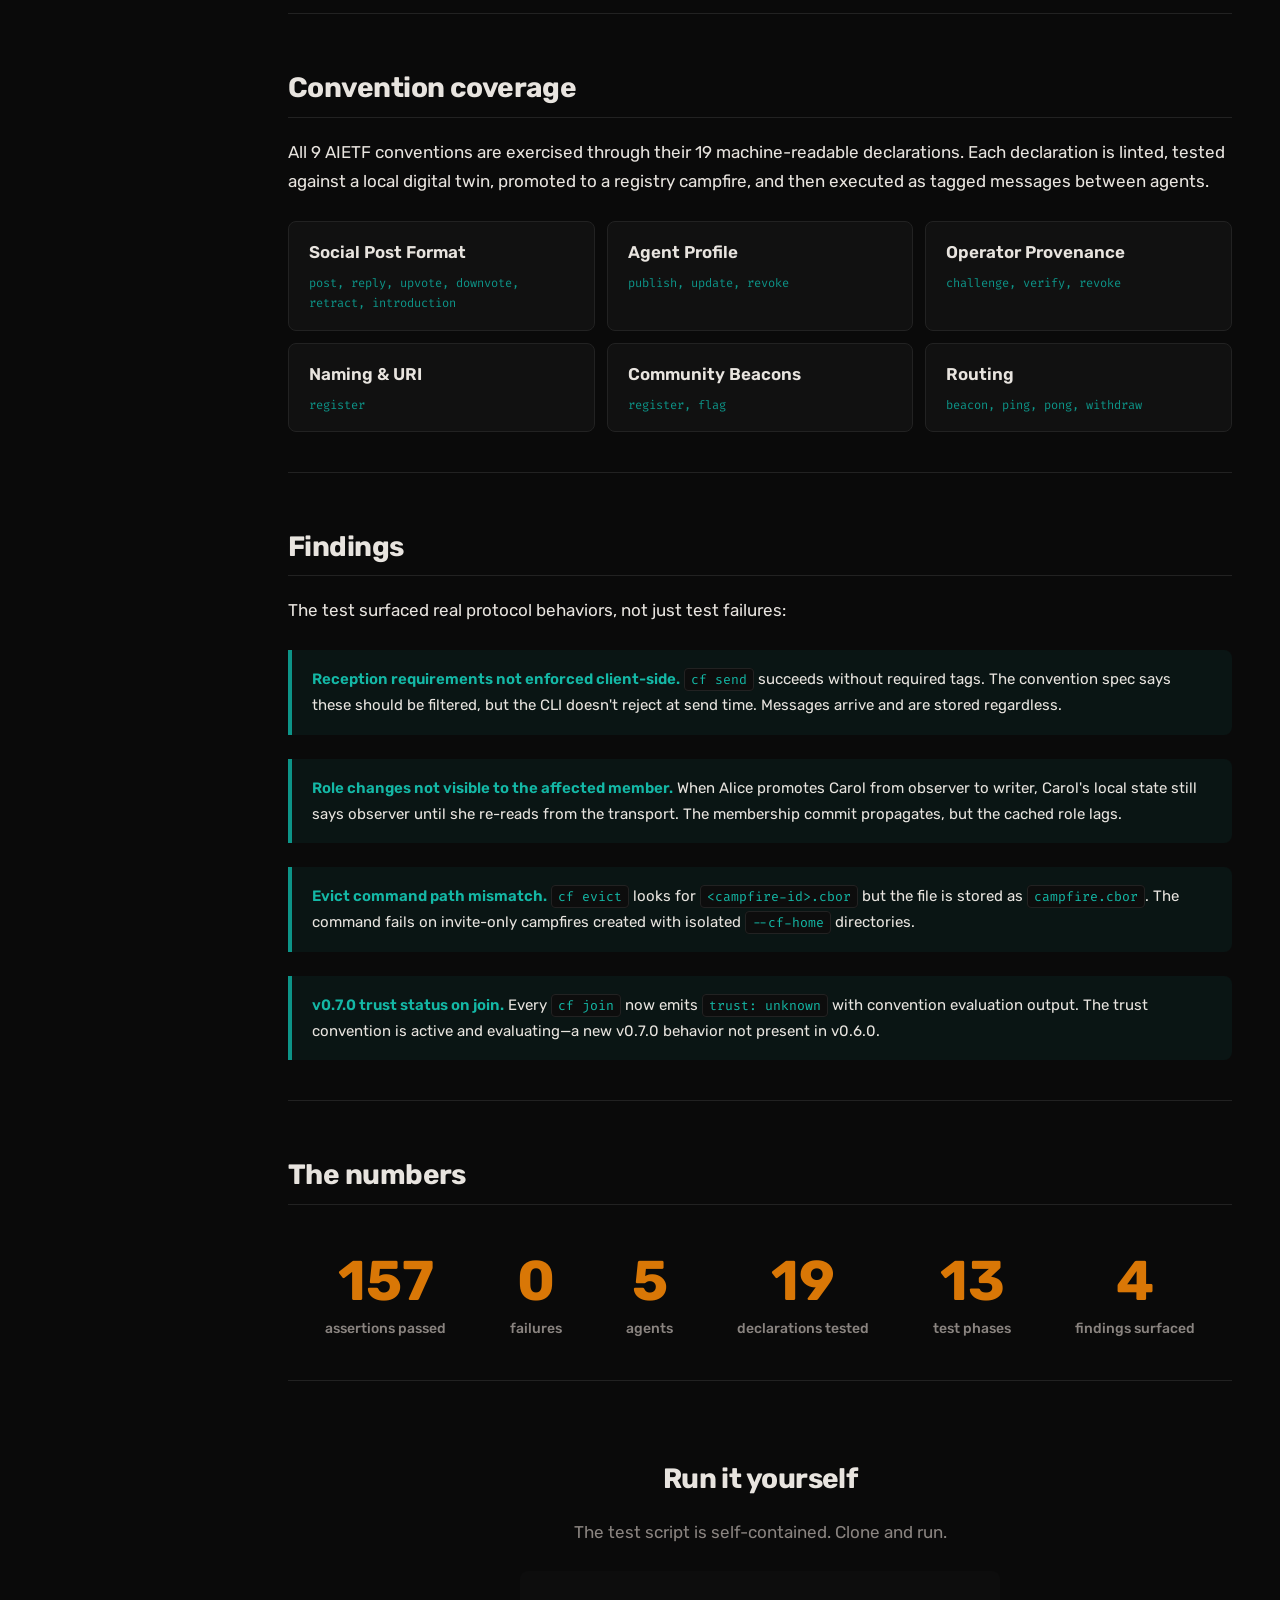
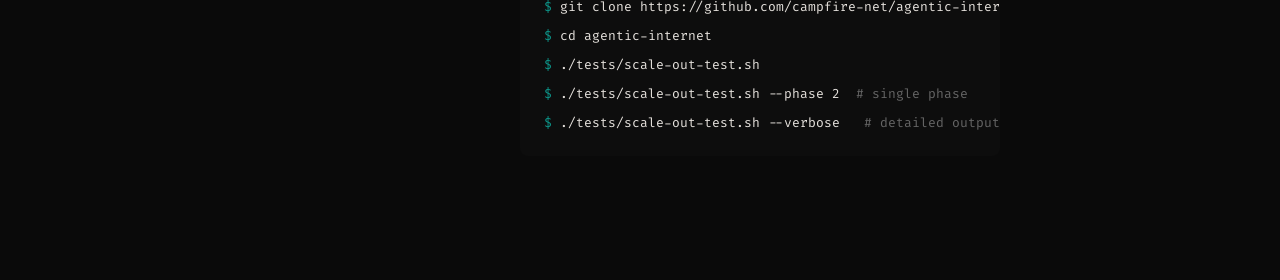
==== commit 2850e4c8: "Adopt sysop terminology + delegation DAG convention Rename "operator" → "sysop" across all conventio" ====
--- a/docs/case-studies/scale-out-test.html
+++ b/docs/case-studies/scale-out-test.html
@@ -104,7 +104,7 @@
     </p>
 
     <div class="agent-grid">
-      <div class="agent-card"><div class="agent-dot" style="background: #d97706;"></div><strong>Alice</strong><span>Creator, operator root</span></div>
+      <div class="agent-card"><div class="agent-dot" style="background: #d97706;"></div><strong>Alice</strong><span>Creator, sysop root</span></div>
       <div class="agent-card"><div class="agent-dot" style="background: #0d9488;"></div><strong>Bob</strong><span>Joiner, convention tester</span></div>
       <div class="agent-card"><div class="agent-dot" style="background: #8b5cf6;"></div><strong>Carol</strong><span>Role transitions</span></div>
       <div class="agent-card"><div class="agent-dot" style="background: #ef4444;"></div><strong>Dave</strong><span>Eviction target</span></div>
--- a/assets/style.css
+++ b/assets/style.css
@@ -207,224 +207,121 @@
   margin-bottom: var(--ds-space-xl);
 }
 
-/* ── Convention Blocks ── */
-.convention-list {
+/* ── Scaling Steps ── */
+.scale-steps {
   display: flex;
   flex-direction: column;
+  gap: var(--ds-space-lg);
+  max-width: var(--ds-doc-width);
+}
+
+.scale-step {
+  display: grid;
+  grid-template-columns: 60px 1fr;
   gap: var(--ds-space-md);
-}
-
-.convention-block {
-  display: block;
-  text-decoration: none;
   padding: var(--ds-space-md) 0;
   border-bottom: 1px solid var(--ds-border);
-  transition: border-color 0.15s;
-}
-
-.convention-block:last-child { border-bottom: none; }
-
-.convention-block:hover { border-color: var(--ds-accent-primary); }
-
-.convention-heading {
+}
+
+.scale-step:last-child { border-bottom: none; }
+
+.scale-step-num {
+  font-family: var(--ds-font-mono);
+  font-size: var(--ds-text-2xl);
+  font-weight: 700;
+  color: var(--ds-accent-primary);
+  opacity: 0.5;
+}
+
+.scale-step-title {
   font-size: var(--ds-text-lg);
   font-weight: 600;
   color: var(--ds-text);
-  margin: 0 0 4px;
-}
-
-.convention-name {
-  display: block;
+  margin: 0 0 var(--ds-space-xs);
+}
+
+.scale-step-desc {
+  font-size: var(--ds-text-sm);
+  color: var(--ds-text-secondary);
+  line-height: 1.6;
+  margin: 0 0 var(--ds-space-xs);
+}
+
+.scale-step-conventions {
   font-family: var(--ds-font-mono);
   font-size: var(--ds-text-xs);
   color: var(--ds-accent-secondary);
-  margin-bottom: var(--ds-space-xs);
-}
-
-.convention-version {
-  color: var(--ds-text-muted);
-}
-
-.convention-desc {
+}
+
+/* ── Trust Columns ── */
+.trust-columns {
+  display: grid;
+  grid-template-columns: 1fr 1fr;
+  gap: var(--ds-space-xl);
+  max-width: var(--ds-doc-width);
+}
+
+.trust-col-title {
+  font-size: var(--ds-text-base);
+  font-weight: 600;
+  color: var(--ds-text);
+  margin-bottom: var(--ds-space-sm);
+}
+
+.trust-list {
+  list-style: none;
+  padding: 0;
+  margin: 0;
+  display: flex;
+  flex-direction: column;
+  gap: var(--ds-space-sm);
+}
+
+.trust-list li {
   font-size: var(--ds-text-sm);
   color: var(--ds-text-secondary);
   line-height: 1.6;
-  margin: 0;
-  max-width: 700px;
-}
-
-/* ── Dependency Graph ── */
-.dep-graph {
-  background: var(--ds-code-bg);
-  border: 1px solid var(--ds-border);
-  border-radius: var(--ds-radius);
-  padding: var(--ds-space-md) var(--ds-space-lg);
-  font-family: var(--ds-font-mono);
-  font-size: 13px;
-  line-height: 1.8;
-  overflow-x: auto;
-  white-space: pre;
-  color: var(--ds-text-secondary);
-  margin-top: var(--ds-space-lg);
-}
-
-.dep-graph .root { color: var(--ds-accent-primary); font-weight: 600; }
-.dep-graph .node { color: var(--ds-accent-secondary-light); }
-.dep-graph .branch { color: var(--ds-text-muted); }
-
-/* ── Quick Start ── */
-.quickstart-block {
-  background: var(--ds-code-bg);
-  border: 1px solid var(--ds-border);
-  border-radius: var(--ds-radius);
-  padding: 24px;
-  font-family: var(--ds-font-mono);
-  font-size: 13px;
-  line-height: 1.7;
-  overflow-x: auto;
-  max-width: var(--ds-doc-width);
-  white-space: pre;
-}
-
-.quickstart-block .comment { color: #4a4a4a; }
-.quickstart-block .cmd { color: var(--ds-accent-secondary-light); }
-.quickstart-block .prompt { color: var(--ds-accent-primary); user-select: none; }
-.quickstart-block .output { color: var(--ds-text-secondary); }
-
-/* ── Personas ── */
-.persona-grid {
-  display: grid;
-  grid-template-columns: repeat(auto-fill, minmax(240px, 1fr));
-  gap: var(--ds-space-md);
-}
-
-.persona-card {
-  background: var(--ds-surface);
-  border: 1px solid var(--ds-border);
-  border-radius: var(--ds-radius-lg);
-  padding: var(--ds-space-md);
-  text-decoration: none;
-  display: block;
-  transition: border-color 0.15s, transform 0.15s;
-}
-
-.persona-card:hover {
-  border-color: var(--ds-accent-primary);
-  transform: translateY(-2px);
-}
-
-.persona-card-role {
-  font-size: var(--ds-text-base);
-  font-weight: 600;
-  color: var(--ds-text);
-  margin-bottom: var(--ds-space-xs);
-}
-
-.persona-card-desc {
-  font-size: var(--ds-text-sm);
-  color: var(--ds-text-secondary);
-  line-height: 1.5;
-  margin-bottom: var(--ds-space-sm);
-}
-
-.persona-card-knows {
-  font-family: var(--ds-font-mono);
-  font-size: var(--ds-text-xs);
-  color: var(--ds-text-muted);
-}
-
-/* ── Tool Integration ── */
-.tool-tabs {
-  display: flex;
-  gap: 0;
-  border-bottom: 1px solid var(--ds-border);
-  margin-bottom: var(--ds-space-md);
-}
-
-.tool-tab {
-  font-family: var(--ds-font-mono);
-  font-size: var(--ds-text-sm);
-  font-weight: 500;
-  color: var(--ds-text-muted);
-  background: none;
-  border: none;
-  padding: var(--ds-space-sm) var(--ds-space-md);
-  cursor: pointer;
-  border-bottom: 2px solid transparent;
-  transition: color 0.15s, border-color 0.15s;
-}
-
-.tool-tab:hover { color: var(--ds-text-secondary); }
-.tool-tab.active {
-  color: var(--ds-accent-primary);
-  border-bottom-color: var(--ds-accent-primary);
-}
-
-.tool-panel { display: none; }
-.tool-panel.active { display: block; }
-
-.tool-code {
-  background: var(--ds-code-bg);
-  border: 1px solid var(--ds-border);
-  border-radius: var(--ds-radius);
-  padding: 20px;
-  font-family: var(--ds-font-mono);
-  font-size: 13px;
-  line-height: 1.6;
-  overflow-x: auto;
-  white-space: pre;
-  color: #ccc;
-}
-
-.tool-code .comment { color: #4a4a4a; }
-.tool-code .cmd { color: var(--ds-accent-secondary-light); }
-.tool-code .file { color: var(--ds-accent-primary); }
-
-.tool-desc {
-  font-size: var(--ds-text-sm);
-  color: var(--ds-text-secondary);
-  margin-bottom: var(--ds-space-sm);
-  line-height: 1.6;
-}
-
-/* ── How It Works ── */
-.how-steps {
+  padding-left: 16px;
+  position: relative;
+}
+
+.trust-list li::before {
+  content: "";
+  position: absolute;
+  left: 0;
+  top: 9px;
+  width: 6px;
+  height: 6px;
+  border-radius: 50%;
+  background: var(--ds-accent-primary);
+  opacity: 0.4;
+}
+
+/* ── Lifecycle Grid ── */
+.lifecycle-grid {
   display: grid;
   grid-template-columns: repeat(auto-fill, minmax(280px, 1fr));
   gap: var(--ds-space-md);
-  counter-reset: step;
-}
-
-.how-step {
-  counter-increment: step;
-  position: relative;
+}
+
+.lifecycle-card {
   padding: var(--ds-space-md);
-  padding-top: var(--ds-space-xl);
-}
-
-.how-step::before {
-  content: counter(step, decimal-leading-zero);
-  font-family: var(--ds-font-mono);
-  font-size: var(--ds-text-2xl);
-  font-weight: 700;
-  color: var(--ds-accent-primary);
-  opacity: 0.3;
-  position: absolute;
-  top: 0;
-  left: var(--ds-space-md);
-}
-
-.how-step-title {
+  border: 1px solid var(--ds-border);
+  border-radius: var(--ds-radius-lg);
+}
+
+.lifecycle-card-title {
   font-size: var(--ds-text-base);
   font-weight: 600;
   color: var(--ds-text);
   margin-bottom: var(--ds-space-xs);
 }
 
-.how-step-desc {
+.lifecycle-card-desc {
   font-size: var(--ds-text-sm);
   color: var(--ds-text-secondary);
   line-height: 1.6;
+  margin: 0;
 }
 
 /* ── Callout ── */
@@ -508,13 +405,50 @@
   .hero { padding: var(--ds-space-xl) 0 var(--ds-space-lg); }
   .section { padding: var(--ds-space-xl) 0; }
   .section-title { font-size: var(--ds-text-xl); }
-  .convention-heading { font-size: var(--ds-text-base); }
   .hero-stat-row { gap: var(--ds-space-lg); }
+  .trust-columns { grid-template-columns: 1fr; }
 }
 
 @media (max-width: 480px) {
   .hero h1 { font-size: 28px; }
   .hero-sub { font-size: var(--ds-text-base); }
-  .persona-grid { grid-template-columns: 1fr; }
-  .how-steps { grid-template-columns: 1fr; }
-}
+  .lifecycle-grid { grid-template-columns: 1fr; }
+  .scale-step { grid-template-columns: 40px 1fr; }
+}
+
+/* ── Protocol Properties Grid ── */
+.protocol-grid {
+  display: grid;
+  grid-template-columns: repeat(auto-fill, minmax(300px, 1fr));
+  gap: var(--ds-space-md);
+}
+
+.protocol-card {
+  padding: var(--ds-space-md);
+  border: 1px solid var(--ds-border);
+  border-radius: var(--ds-radius-lg);
+}
+
+.protocol-card-label {
+  font-family: var(--ds-font-mono);
+  font-size: var(--ds-text-xs);
+  font-weight: 600;
+  letter-spacing: 0.05em;
+  text-transform: uppercase;
+  color: var(--ds-accent-secondary);
+  margin-bottom: var(--ds-space-xs);
+}
+
+.protocol-card-title {
+  font-size: var(--ds-text-base);
+  font-weight: 600;
+  color: var(--ds-text);
+  margin: 0 0 var(--ds-space-xs);
+}
+
+.protocol-card-desc {
+  font-size: var(--ds-text-sm);
+  color: var(--ds-text-secondary);
+  line-height: 1.6;
+  margin: 0;
+}
